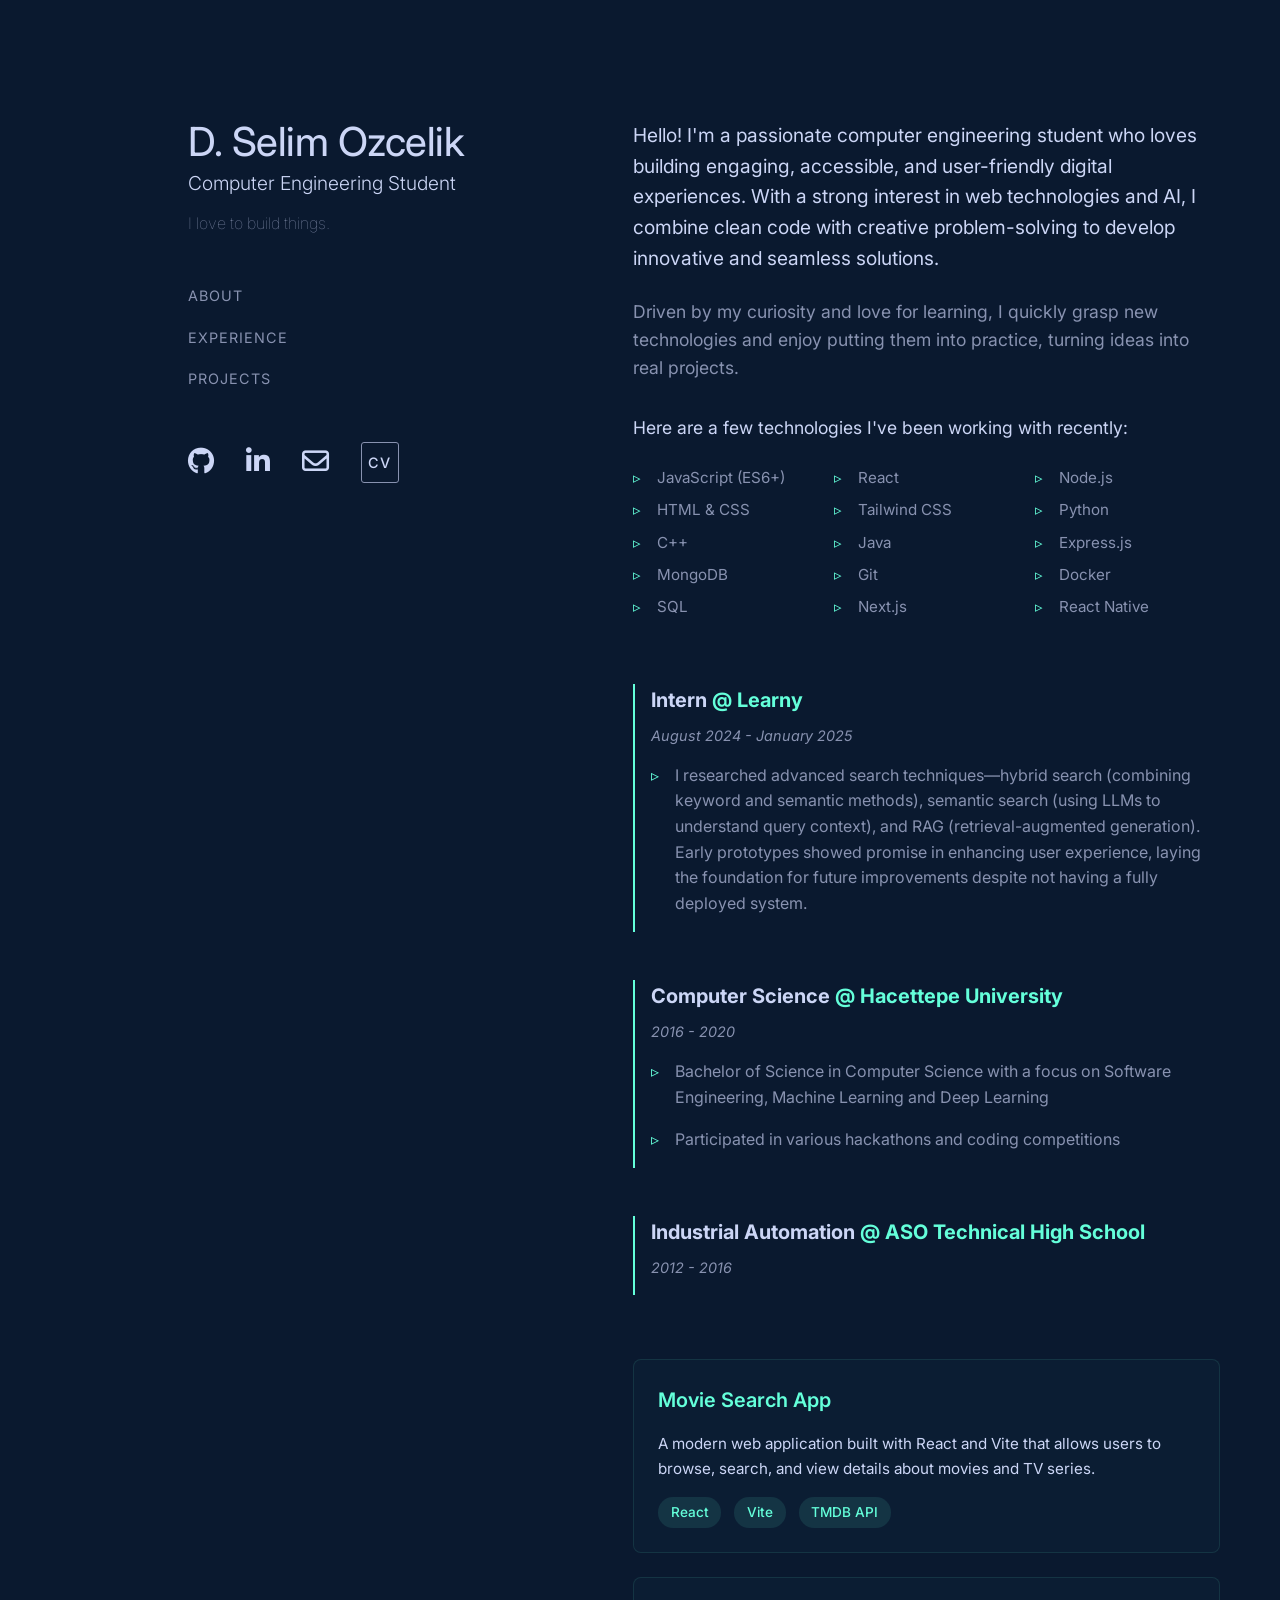
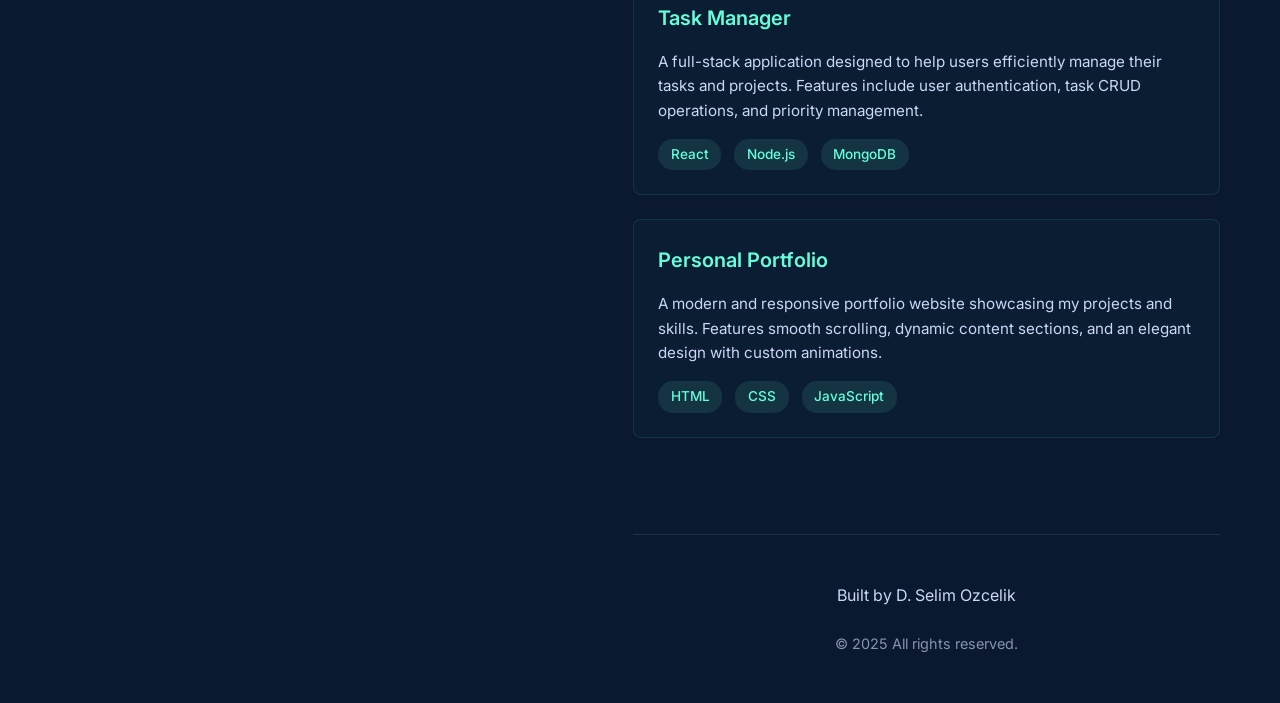
==== index.html @ cbac6230 "Initial portfolio website commit with responsive design and project cards" ====
<!DOCTYPE html>
<html lang="en">
<head>
    <meta charset="UTF-8">
    <meta name="viewport" content="width=device-width, initial-scale=1.0">
    <title>My Portfolio</title>
    <link rel="stylesheet" href="css/style.css">
    <link href="https://fonts.googleapis.com/css2?family=Inter:wght@300;400;500;600;700&display=swap" rel="stylesheet">
    <link rel="stylesheet" href="https://cdnjs.cloudflare.com/ajax/libs/font-awesome/6.0.0/css/all.min.css">
</head>
<body>
    <aside class="sidebar">
        <div class="sidebar-content">
            <h1>D. Selim Ozcelik</h1>
            <h2>Computer Engineering Student</h2>
            <p>I love to build things.</p>
            <nav class="sidebar-nav">
                <ul class="nav-links">
                    <li><a href="#about">About</a></li>
                    <li><a href="#experience">Experience</a></li>
                    <li><a href="#projects">Projects</a></li>
                </ul>
                <div class="social-links">
                    <a href="https://github.com/dselimozcelik" target="_blank" title="GitHub">
                        <i class="fab fa-github"></i>
                    </a>
                    <a href="https://www.linkedin.com/in/dselimozcelik/" target="_blank" title="LinkedIn">
                        <i class="fab fa-linkedin-in"></i>
                    </a>
                    <a href="mailto:dselimozcelik@gmail.com" title="Email">
                        <i class="far fa-envelope"></i>
                    </a>
                    <a href="/cv.pdf" class="cv-link" title="Download CV">CV</a>
                </div>
            </nav>
        </div>
    </aside>

    <div class="main-content">
        <main>
            <section id="about" class="section about-section">
                <div class="about-content">
                    <p class="intro-text">
                        Hello! I'm a passionate computer engineering student who loves building engaging, accessible, and user-friendly digital experiences. With a strong interest in web technologies and AI, I combine clean code with creative problem-solving to develop innovative and seamless solutions.
                    </p>
                    <p class="description">
                        Driven by my curiosity and love for learning, I quickly grasp new technologies and enjoy putting them into practice, turning ideas into real projects.
                    </p>
                    <p class="tech-stack">
                        Here are a few technologies I've been working with recently:
                    </p>
                    <ul class="skills-list">
                        <li>JavaScript (ES6+)</li>
                        <li>React</li>
                        <li>Node.js</li>
                        <li>HTML & CSS</li>
                        <li>Tailwind CSS</li>
                        <li>Python</li>
                        <li>C++</li>
                        <li>Java</li>
                        <li>Express.js</li>
                        <li>MongoDB</li>
                        <li>Git</li>
                        <li>Docker</li>
                        <li>SQL</li>
                        <li>Next.js</li>
                        <li>React Native</li>
                    </ul>
                </div>
            </section>

            <section id="experience" class="section experience-section">
                <div class="experience-content">
                    <div class="job">
                        <h3 class="job-title">Intern <span class="company">@ Learny</span></h3>
                        <p class="job-duration">August 2024 - January 2025</p>
                        <ul class="job-description">
                            <li>I researched advanced search techniques—hybrid search (combining keyword and semantic methods), semantic search (using LLMs to understand query context), and RAG (retrieval-augmented generation). Early prototypes showed promise in enhancing user experience, laying the foundation for future improvements despite not having a fully deployed system.</li>
                        </ul>
                    </div>

            
                    <div class="job">
                        <h3 class="job-title">Computer Science <span class="company">@ Hacettepe University</span></h3>
                        <p class="job-duration">2016 - 2020</p>
                        <ul class="job-description">
                            <li>Bachelor of Science in Computer Science with a focus on Software Engineering, Machine Learning and Deep Learning</li>
                            <li>Participated in various hackathons and coding competitions</li>
                        </ul>
                    </div>

                    <div class="job">
                        <h3 class="job-title">Industrial Automation <span class="company">@ ASO Technical High School</span></h3>
                        <p class="job-duration">2012 - 2016</p>
                        <ul class="job-description">
                            
                        </ul>
                    </div>
                </div>
            </section>

            <section id="projects" class="section projects-section">
                <div class="projects">
                    <a href="https://github.com/dselimozcelik/movie-search-app" target="_blank" class="project-card">
                        <h3>Movie Search App</h3>
                        <p>A modern web application built with React and Vite that allows users to browse, search, and view details about movies and TV series.</p>
                        <div class="project-tech-stack">
                            <span>React</span>
                            <span>Vite</span>
                            <span>TMDB API</span>
                        </div>
                    </a>
                    
                    <a href="https://github.com/dselimozcelik/task-manager" target="_blank" class="project-card">
                        <h3>Task Manager</h3>
                        <p>A full-stack application designed to help users efficiently manage their tasks and projects. Features include user authentication, task CRUD operations, and priority management.</p>
                        <div class="project-tech-stack">
                            <span>React</span>
                            <span>Node.js</span>
                            <span>MongoDB</span>
                        </div>
                    </a>

                    <a href="https://github.com/dselimozcelik/portfolio" target="_blank" class="project-card">
                        <h3>Personal Portfolio</h3>
                        <p>A modern and responsive portfolio website showcasing my projects and skills. Features smooth scrolling, dynamic content sections, and an elegant design with custom animations.</p>
                        <div class="project-tech-stack">
                            <span>HTML</span>
                            <span>CSS</span>
                            <span>JavaScript</span>
                        </div>
                    </a>
                </div>
            </section>
        </main>
        <footer class="footer">
            <div class="footer-content">
                <p class="footer-text">Built by D. Selim Ozcelik</p>
                <p class="copyright">© 2025 All rights reserved.</p>
            </div>
        </footer>
    </div>
    <div id="mouse-glow"></div>

    <script>
        document.addEventListener('mousemove', (e) => {
            const mouseGlow = document.getElementById('mouse-glow');
            const x = e.clientX;
            const y = e.clientY;
            
            // Update radial gradient position
            mouseGlow.style.background = `radial-gradient(
                600px at ${x}px ${y}px,
                rgba(100, 255, 218, 0.05),
                transparent 80%
            )`;
        });
    </script>
</body>
</html>
---- css/style.css ----
* {
    margin: 0;
    padding: 0;
    box-sizing: border-box;
}

html {
    scroll-behavior: smooth;  /* Smooth scrolling for the entire page */
}

:root {
    --bg-color: #0a192f;        
    --text-primary: #ccd6f6;    /* Light gray heading color */
    --text-secondary: #8892b0;  /* Muted gray text color */
    --accent-color: #64ffda;    
    --font-sans: 'Inter', sans-serif;
    --sidebar-width: 30%;      
    --content-padding: 80px;   
    --top-spacing: 120px;
}

body {
    background-color: var(--bg-color);
    color: var(--text-primary);
    font-family: var(--font-sans);
    line-height: 1.6;
    margin: 0;
    padding: 0;
    display: flex;
    min-height: 100vh;
}

.sidebar {
    width: var(--sidebar-width);
    height: 100vh;
    position: fixed;
    left: 15%;
    top: 0;
    background-color: var(--bg-color);
    padding-top: var(--top-spacing);
    padding-left: var(--content-padding);
    padding-right: var(--content-padding);
    padding-bottom: var(--top-spacing);
    display: flex;
    flex-direction: column;
    justify-content: space-between;
    align-items: flex-start;  /* Sol hizalama */
}

.sidebar-content {
    max-width: 400px;  /* Limit content width */
    width: 100%;
}

.sidebar h1 {
    font-size: 2.5rem;  /* Reduced heading size */
    font-weight: 450;
    margin-bottom: 0.5rem;
    color: var(--text-primary);
    line-height: 1.1;
    letter-spacing: -0.5px; /* Adjusted letter spacing */
}

.sidebar h2 {
    font-size: 1.2rem;  /* Reduced subheading size */
    color: var(--text-primary);
    margin-bottom: 1rem;
    font-weight: 300;
    line-height: 1.2;
}

.sidebar p {
    color: var(--text-secondary);
    margin-bottom: 2rem;
    font-size: 1rem;  /* Reduced paragraph text size */
    max-width: 540px;
    line-height: 1.5;
    font-weight: 100;
}

.sidebar-nav {
    margin-top: 3rem;
    width: 100%;
    display: flex;
    flex-direction: column;
    gap: 2rem;
}

.nav-links {
    list-style: none;
    padding: 0;
}

.nav-links li {
    margin-bottom: 1rem;
}

.nav-links a {
    text-decoration: none;
    color: var(--text-secondary);
    transition: color 0.3s ease;
    text-transform: uppercase;
    letter-spacing: 1px;
    font-size: 0.9rem;
}

.nav-links a:hover {
    color: var(--accent-color);
}

/* Social media icon styles */
.social-links {
    display: flex;
    gap: 2rem; /* Space between icons */
    align-self: flex-start; /* Sol hizalama */
}

.social-links a {
    color: var(--text-primary);
    font-size: 1.7rem; /* Reduced size */
    transition: color 0.3s ease;
}

.social-links a:hover {
    color: var(--accent-color);
}

.cv-link {
    font-weight: 500;
    font-size: 0.9rem !important;
    padding: 0.2rem 0.4rem;
    border: 1px solid var(--text-secondary);
    border-radius: 3px;
    letter-spacing: 1px;
    transition: all 0.3s ease !important;
    display: inline-flex;
    align-items: center;
    margin-top: 2px;
    text-decoration: none;
}

.cv-link:hover {
    border-color: var(--accent-color);
    background-color: rgba(100, 255, 218, 0.1);
    transform: translateY(-2px);
}

.main-content {
    flex: 1;
    margin-left: calc(var(--sidebar-width) + 12%);
    padding-top: var(--top-spacing);
    padding-left: 3.55rem;
    padding-right: var(--content-padding);
    background-color: var(--bg-color);
    color: var(--text-secondary);
    max-width: 1000px;  /* Reduced maximum content width */
}

.section {
    margin-bottom: 4rem;
    max-width: 800px;
    scroll-margin-top: var(--top-spacing);
}

/* About section styles */
.section-title {
    font-size: 2rem;
    color: var(--text-primary);
    margin-bottom: 2rem;
    font-weight: 600;
}

.about-section {
    padding-top: 0; /* Remove padding-top for first section */
}

.about-content {
    max-width: 800px;
}

.intro-text {
    font-size: 1.2rem;
    margin-bottom: 1.5rem;
    color: var(--text-primary);
    line-height: 1.6;
}

.description {
    color: var(--text-secondary);
    margin-bottom: 2rem;
    font-size: 1.1rem;
    line-height: 1.6;
}

.tech-stack {
    color: var(--text-primary);
    margin-bottom: 1rem;
    font-size: 1.1rem;
}

.skills-list {
    display: grid;
    grid-template-columns: repeat(3, minmax(140px, 200px));
    gap: 0.5rem 1rem;
    padding: 0;
    margin: 1.5rem 0;
    list-style: none;
}

.skills-list li {
    position: relative;
    padding-left: 1.5rem;
    color: var(--text-secondary);
    font-size: 0.95rem;
}

.skills-list li::before {
    content: "▹";
    position: absolute;
    left: 0;
    color: var(--accent-color);
}

/* Experience section styles */
.experience-section {
    padding-top: 80; /* Add padding for other sections */
}

.experience-content {
    display: flex;
    flex-direction: column;
    gap: 3rem;
}

.job {
    position: relative;
    padding-left: 1rem;
    border-left: 2px solid var(--accent-color);
}

.job-title {
    font-size: 1.25rem;
    color: var(--text-primary);
    margin-bottom: 0.5rem;
}

.company {
    color: var(--accent-color);
}

.job-duration {
    font-size: 0.9rem;
    color: var(--text-secondary);
    margin-bottom: 1rem;
    font-style: italic;
}

.job-description {
    list-style: none;
    padding: 0;
}

.job-description li {
    position: relative;
    padding-left: 1.5rem;
    margin-bottom: 1rem;
    color: var(--text-secondary);
}

.job-description li::before {
    content: "▹";
    position: absolute;
    left: 0;
    color: var(--accent-color);
}

/* Projects section styles */
.projects-section {
    padding-top: 80; /* Add padding for other sections */
}

.projects-grid {
    display: grid;
    grid-template-columns: repeat(auto-fit, minmax(300px, 1fr));
    gap: 2rem;
}

.project {
    background: rgba(255, 255, 255, 0.05);
    padding: 2rem;
    border-radius: 8px;
    transition: transform 0.3s ease;
}

.project:hover {
    transform: translateY(-5px);
}

.project-title {
    font-size: 1.3rem;
    margin-bottom: 1rem;
}

.project-title a {
    color: var(--text-primary);
    text-decoration: none;
    transition: color 0.3s ease;
}

.project-title a:hover {
    color: var(--accent-color);
}

.project-description {
    color: var(--text-secondary);
    margin-bottom: 1.5rem;
    font-size: 0.95rem;
    line-height: 1.6;
}

.project-tech-list {
    display: flex;
    flex-wrap: wrap;
    gap: 1rem;
    list-style: none;
    padding: 0;
}

.project-tech-list li {
    color: var(--accent-color);
    font-size: 0.9rem;
    font-family: var(--font-mono, monospace);
}

/* Responsive düzenlemeler */
@media (max-width: 1400px) {
    :root {
        --sidebar-width: 35%;
        --content-padding: 60px;
    }
    .sidebar {
        left: 10%;
    }
    .main-content {
        margin-left: calc(var(--sidebar-width) + 10%);
    }
}

@media (max-width: 1200px) {
    :root {
        --sidebar-width: 40%;
        --content-padding: 40px;
    }
    .sidebar {
        left: 5%;
    }
    .main-content {
        margin-left: calc(var(--sidebar-width) + 5%);
    }
}

@media (max-width: 768px) {
    :root {
        --sidebar-width: 100%;
        --content-padding: 30px;
        --top-spacing: 40px;
    }

    .sidebar {
        width: 100%;
        position: relative;
        height: auto;
        left: 0;
        padding: var(--top-spacing) var(--content-padding);
    }
    
    .main-content {
        margin-left: 0;
        padding: var(--top-spacing) var(--content-padding);
    }

    .social-links {
        margin-top: 2rem;
    }

    .skills-list {
        grid-template-columns: 1fr;
    }

    .section-title {
        font-size: 1.75rem;
    }

    .intro-text {
        font-size: 1.1rem;
    }

    .projects-grid {
        grid-template-columns: 1fr;
    }

    .job {
        padding-left: 0.75rem;
    }

    .job-title {
        font-size: 1.1rem;
    }

    .project-title {
        font-size: 1.2rem;
    }
}

#mouse-glow {
    position: fixed;
    top: 0;
    left: 0;
    width: 100%;
    height: 100%;
    pointer-events: none;
    z-index: 9999;
    mix-blend-mode: soft-light;
}

/* Footer styles */
.footer {
    margin-top: 6rem;
    padding: 3rem 0;
    border-top: 1px solid rgba(255, 255, 255, 0.1);
}

.footer-content {
    display: flex;
    flex-direction: column;
    align-items: center;
    gap: 1.5rem;
}

.footer-social {
    display: flex;
    gap: 2rem;
}

.footer-social a {
    color: var(--text-secondary);
    font-size: 1.4rem;
    transition: all 0.3s ease;
}

.footer-social a:hover {
    color: var(--accent-color);
    transform: translateY(-3px);
}

.footer-text {
    color: var(--text-primary);
    font-size: 1rem;
}

.copyright {
    color: var(--text-secondary);
    font-size: 0.9rem;
}

/* Responsive adjustments */
@media (max-width: 768px) {
    .footer {
        margin-top: 4rem;
        padding: 2rem 0;
    }

    .footer-social {
        gap: 1.5rem;
    }

    .footer-social a {
        font-size: 1.2rem;
    }
}

.project-card {
    display: block;
    text-decoration: none;
    background-color: rgba(100, 255, 218, 0.02);
    border: 1px solid rgba(100, 255, 218, 0.1);
    border-radius: 8px;
    padding: 1.5rem;
    margin-bottom: 1.5rem;
    transition: all 0.3s ease;
}

.project-card h3 {
    color: var(--accent-color);
    font-size: 1.25rem;
    font-weight: 600;
    margin-bottom: 1rem;
}

.project-card p {
    color: var(--text-primary);
    font-size: 0.95rem;
    line-height: 1.6;
    margin-bottom: 1rem;
}

.project-tech-stack {
    display: flex;
    gap: 0.8rem;
    flex-wrap: wrap;
    margin-top: 1rem;
}

.project-tech-stack span {
    color: var(--accent-color);
    font-size: 0.85rem;
    font-weight: 500;
    background-color: rgba(100, 255, 218, 0.1);
    padding: 0.3rem 0.8rem;
    border-radius: 15px;
}

.project-card:hover {
    transform: translateY(-5px);
    background-color: rgba(100, 255, 218, 0.05);
    border-color: var(--accent-color);
}
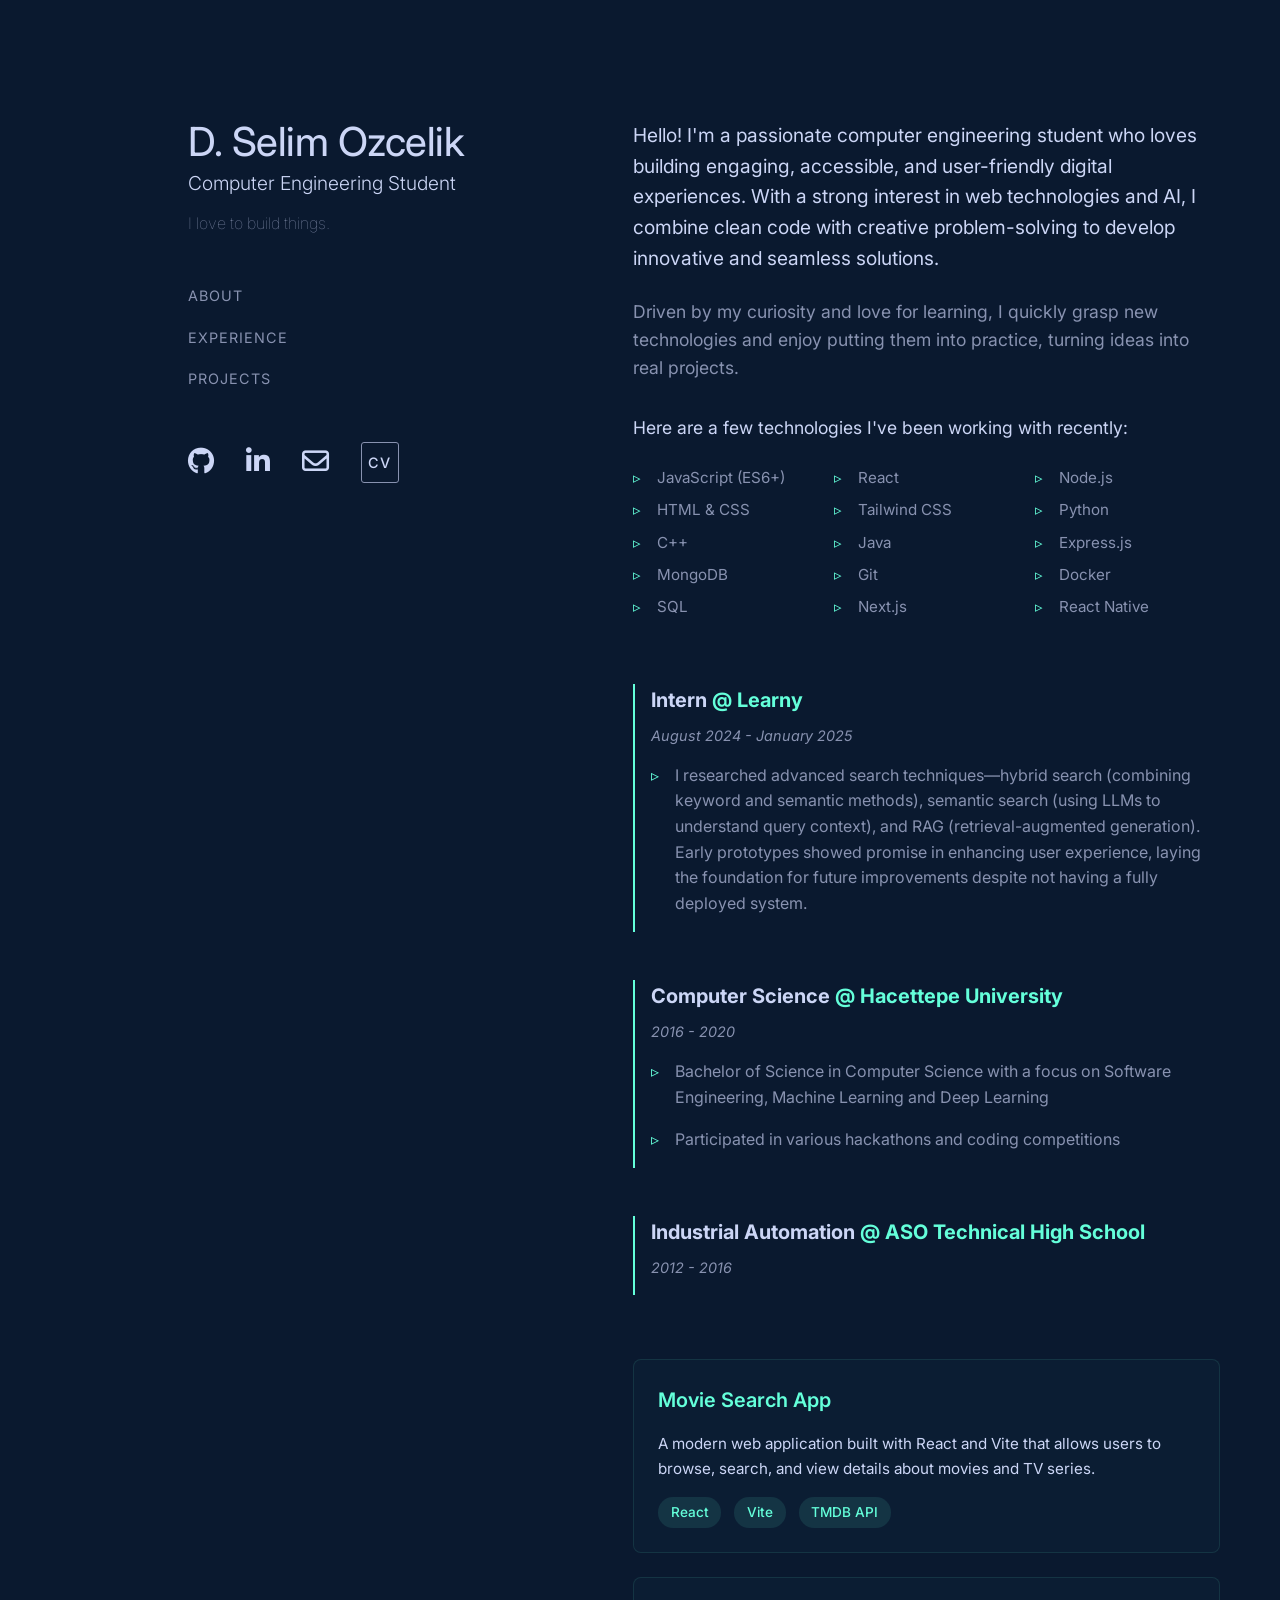
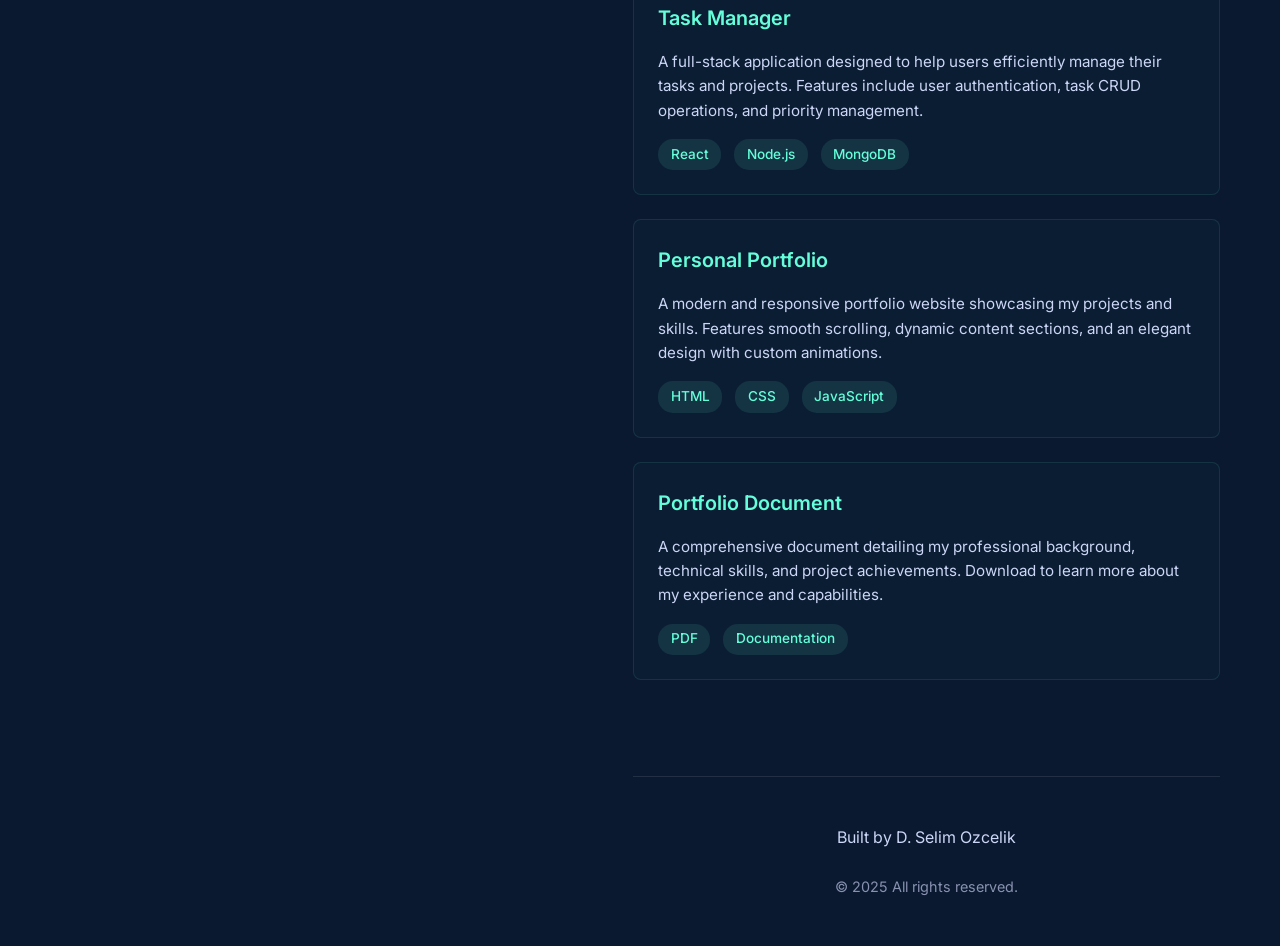
==== commit 7d86be77: "Update CV links for GitHub Pages" ====
--- a/index.html
+++ b/index.html
@@ -30,7 +30,7 @@
                     <a href="mailto:dselimozcelik@gmail.com" title="Email">
                         <i class="far fa-envelope"></i>
                     </a>
-                    <a href="/cv.pdf" class="cv-link" title="Download CV">CV</a>
+                    <a href="https://dselimozcelik.github.io/portfolio/assets/cv.pdf" class="cv-link" title="Download CV">CV</a>
                 </div>
             </nav>
         </div>
@@ -130,6 +130,14 @@
                             <span>JavaScript</span>
                         </div>
                     </a>
+                    <a href="https://dselimozcelik.github.io/portfolio/assets/cv.pdf" target="_blank" class="project-card">
+                        <h3>Portfolio Document</h3>
+                        <p>A comprehensive document detailing my professional background, technical skills, and project achievements. Download to learn more about my experience and capabilities.</p>
+                        <div class="project-tech-stack">
+                            <span>PDF</span>
+                            <span>Documentation</span>
+                        </div>
+                    </a>
                 </div>
             </section>
         </main>
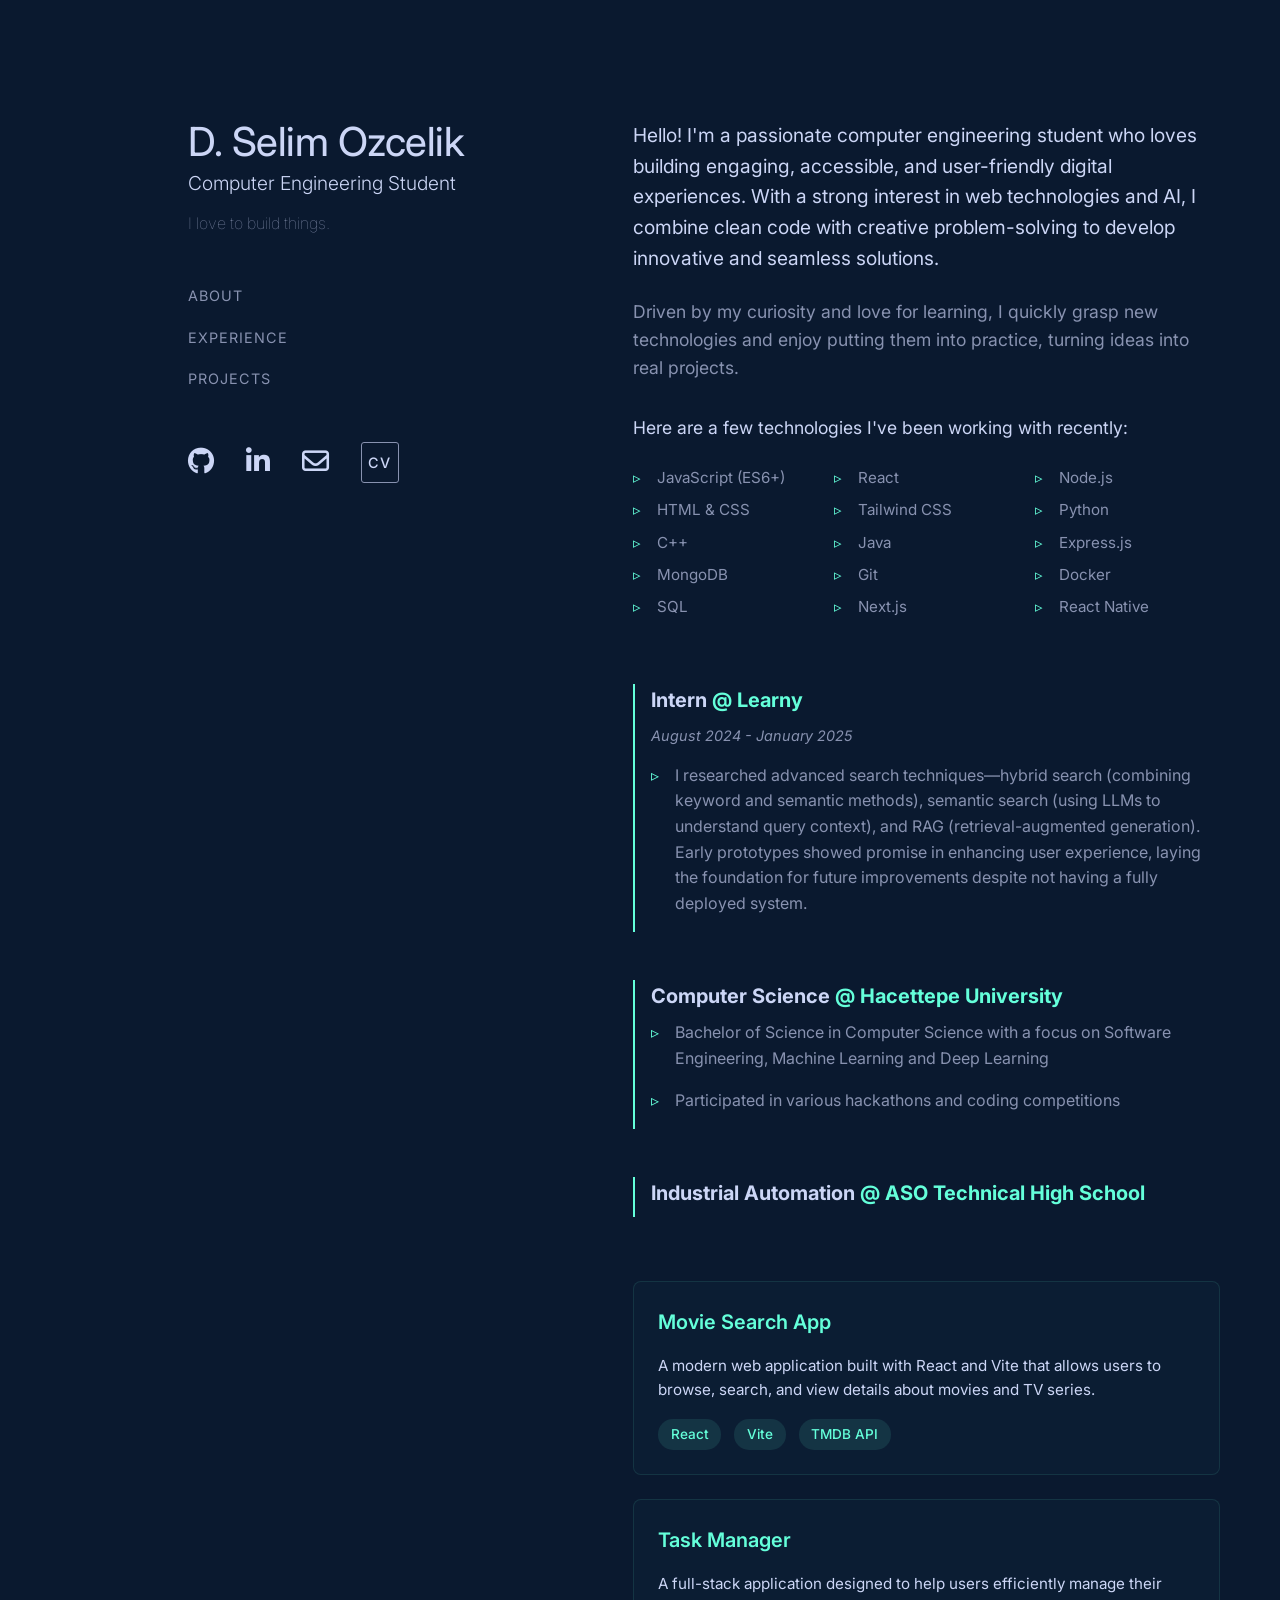
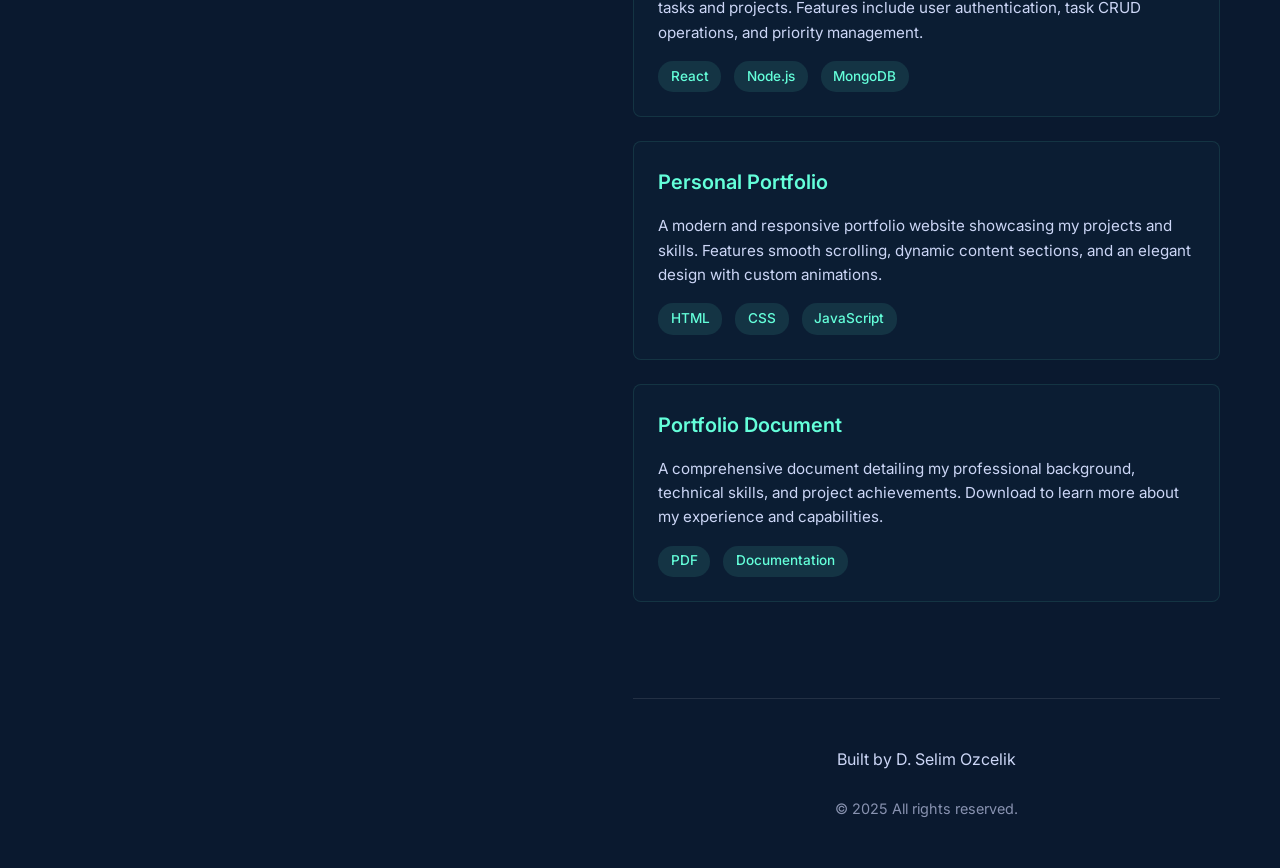
==== commit 59d2e532: "Update index.html" ====
--- a/index.html
+++ b/index.html
@@ -82,7 +82,6 @@
             
                     <div class="job">
                         <h3 class="job-title">Computer Science <span class="company">@ Hacettepe University</span></h3>
-                        <p class="job-duration">2016 - 2020</p>
                         <ul class="job-description">
                             <li>Bachelor of Science in Computer Science with a focus on Software Engineering, Machine Learning and Deep Learning</li>
                             <li>Participated in various hackathons and coding competitions</li>
@@ -91,7 +90,6 @@
 
                     <div class="job">
                         <h3 class="job-title">Industrial Automation <span class="company">@ ASO Technical High School</span></h3>
-                        <p class="job-duration">2012 - 2016</p>
                         <ul class="job-description">
                             
                         </ul>
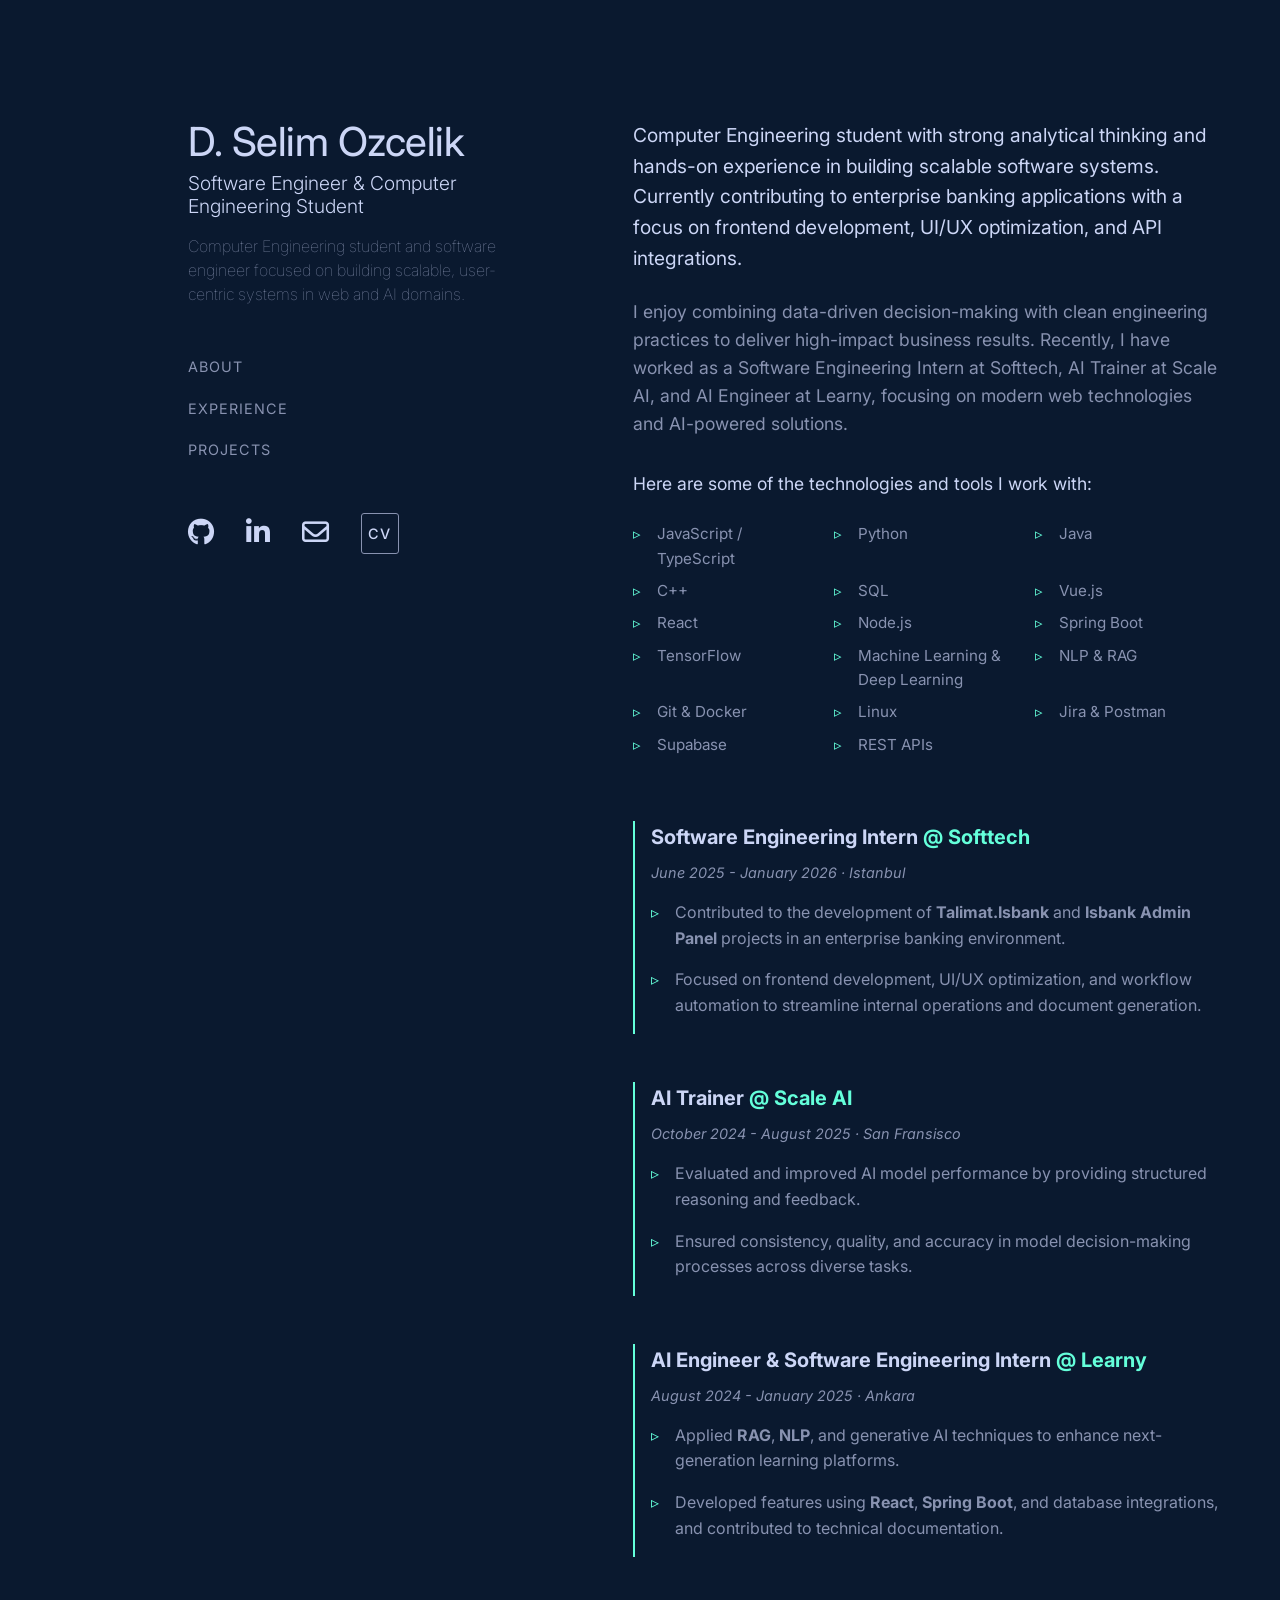
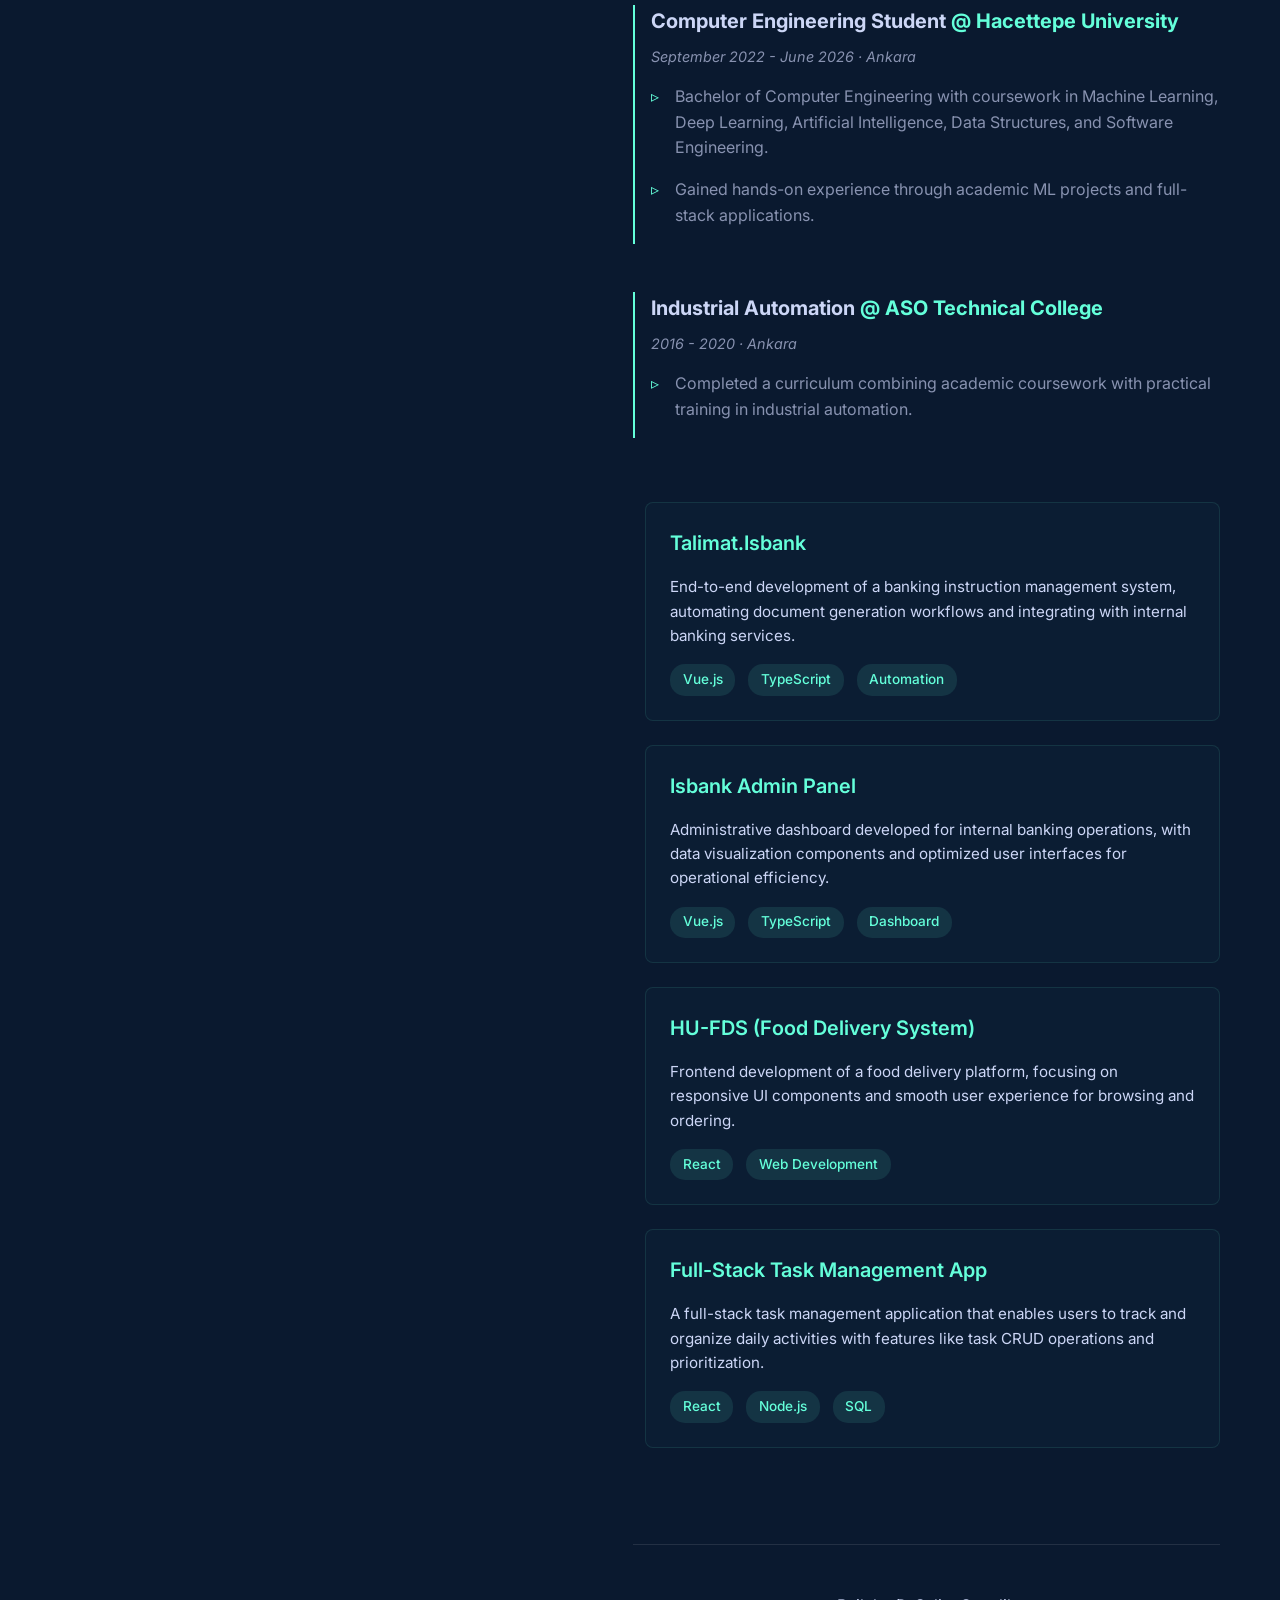
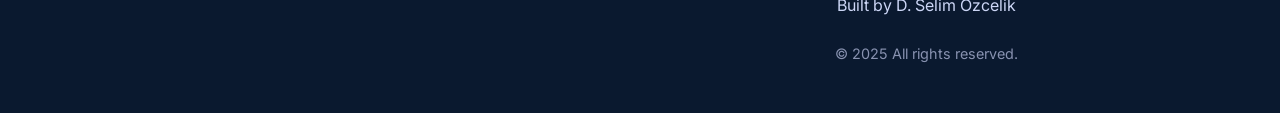
==== commit 4ad7777c: "Update portfolio content and CV" ====
--- a/index.html
+++ b/index.html
@@ -1,19 +1,24 @@
 <!DOCTYPE html>
 <html lang="en">
+
 <head>
     <meta charset="UTF-8">
     <meta name="viewport" content="width=device-width, initial-scale=1.0">
-    <title>My Portfolio</title>
+    <title>D.Selim Özçelik Portfolio</title>
+    <link rel="icon"
+        href="data:image/svg+xml,<svg xmlns=%22http://www.w3.org/2000/svg%22 viewBox=%220 0 100 100%22><text y=%22.9em%22 font-size=%2290%22>👨‍💻</text></svg>">
     <link rel="stylesheet" href="css/style.css">
     <link href="https://fonts.googleapis.com/css2?family=Inter:wght@300;400;500;600;700&display=swap" rel="stylesheet">
     <link rel="stylesheet" href="https://cdnjs.cloudflare.com/ajax/libs/font-awesome/6.0.0/css/all.min.css">
 </head>
+
 <body>
     <aside class="sidebar">
         <div class="sidebar-content">
             <h1>D. Selim Ozcelik</h1>
-            <h2>Computer Engineering Student</h2>
-            <p>I love to build things.</p>
+            <h2>Software Engineer & Computer Engineering Student</h2>
+            <p>Computer Engineering student and software engineer focused on building scalable, user-centric systems in
+                web and AI domains.</p>
             <nav class="sidebar-nav">
                 <ul class="nav-links">
                     <li><a href="#about">About</a></li>
@@ -30,7 +35,8 @@
                     <a href="mailto:dselimozcelik@gmail.com" title="Email">
                         <i class="far fa-envelope"></i>
                     </a>
-                    <a href="https://dselimozcelik.github.io/portfolio/assets/cv.pdf" class="cv-link" title="Download CV">CV</a>
+                    <a href="https://dselimozcelik.github.io/portfolio/assets/Durmus_Selim_Ozcelik_CV.pdf"
+                        class="cv-link" title="Download CV">CV</a>
                 </div>
             </nav>
         </div>
@@ -41,30 +47,37 @@
             <section id="about" class="section about-section">
                 <div class="about-content">
                     <p class="intro-text">
-                        Hello! I'm a passionate computer engineering student who loves building engaging, accessible, and user-friendly digital experiences. With a strong interest in web technologies and AI, I combine clean code with creative problem-solving to develop innovative and seamless solutions.
+                        Computer Engineering student with strong analytical thinking and hands-on experience in building
+                        scalable software systems. Currently contributing to enterprise banking applications with a
+                        focus on frontend development, UI/UX optimization, and API integrations.
                     </p>
                     <p class="description">
-                        Driven by my curiosity and love for learning, I quickly grasp new technologies and enjoy putting them into practice, turning ideas into real projects.
+                        I enjoy combining data-driven decision-making with clean engineering practices to deliver
+                        high-impact business results. Recently, I have worked as a Software Engineering Intern at
+                        Softtech, AI Trainer at Scale AI, and AI Engineer at Learny, focusing on modern web technologies
+                        and AI-powered solutions.
                     </p>
                     <p class="tech-stack">
-                        Here are a few technologies I've been working with recently:
+                        Here are some of the technologies and tools I work with:
                     </p>
                     <ul class="skills-list">
-                        <li>JavaScript (ES6+)</li>
+                        <li>JavaScript / TypeScript</li>
+                        <li>Python</li>
+                        <li>Java</li>
+                        <li>C++</li>
+                        <li>SQL</li>
+                        <li>Vue.js</li>
                         <li>React</li>
                         <li>Node.js</li>
-                        <li>HTML & CSS</li>
-                        <li>Tailwind CSS</li>
-                        <li>Python</li>
-                        <li>C++</li>
-                        <li>Java</li>
-                        <li>Express.js</li>
-                        <li>MongoDB</li>
-                        <li>Git</li>
-                        <li>Docker</li>
-                        <li>SQL</li>
-                        <li>Next.js</li>
-                        <li>React Native</li>
+                        <li>Spring Boot</li>
+                        <li>TensorFlow</li>
+                        <li>Machine Learning & Deep Learning</li>
+                        <li>NLP & RAG</li>
+                        <li>Git & Docker</li>
+                        <li>Linux</li>
+                        <li>Jira & Postman</li>
+                        <li>Supabase</li>
+                        <li>REST APIs</li>
                     </ul>
                 </div>
             </section>
@@ -72,26 +85,59 @@
             <section id="experience" class="section experience-section">
                 <div class="experience-content">
                     <div class="job">
-                        <h3 class="job-title">Intern <span class="company">@ Learny</span></h3>
-                        <p class="job-duration">August 2024 - January 2025</p>
-                        <ul class="job-description">
-                            <li>I researched advanced search techniques—hybrid search (combining keyword and semantic methods), semantic search (using LLMs to understand query context), and RAG (retrieval-augmented generation). Early prototypes showed promise in enhancing user experience, laying the foundation for future improvements despite not having a fully deployed system.</li>
-                        </ul>
-                    </div>
-
-            
-                    <div class="job">
-                        <h3 class="job-title">Computer Science <span class="company">@ Hacettepe University</span></h3>
-                        <ul class="job-description">
-                            <li>Bachelor of Science in Computer Science with a focus on Software Engineering, Machine Learning and Deep Learning</li>
-                            <li>Participated in various hackathons and coding competitions</li>
-                        </ul>
-                    </div>
-
-                    <div class="job">
-                        <h3 class="job-title">Industrial Automation <span class="company">@ ASO Technical High School</span></h3>
-                        <ul class="job-description">
-                            
+                        <h3 class="job-title">Software Engineering Intern <span class="company">@ Softtech</span></h3>
+                        <p class="job-duration">June 2025 - January 2026 · Istanbul</p>
+                        <ul class="job-description">
+                            <li>Contributed to the development of <strong>Talimat.Isbank</strong> and <strong>Isbank
+                                    Admin Panel</strong> projects in an enterprise banking environment.</li>
+                            <li>Focused on frontend development, UI/UX optimization, and workflow automation to
+                                streamline internal operations and document generation.</li>
+                        </ul>
+                    </div>
+
+
+                    <div class="job">
+                        <h3 class="job-title">AI Trainer <span class="company">@ Scale AI</span></h3>
+                        <p class="job-duration">October 2024 - August 2025 · San Fransisco</p>
+                        <ul class="job-description">
+                            <li>Evaluated and improved AI model performance by providing structured reasoning and
+                                feedback.</li>
+                            <li>Ensured consistency, quality, and accuracy in model decision-making processes across
+                                diverse tasks.</li>
+                        </ul>
+                    </div>
+
+                    <div class="job">
+                        <h3 class="job-title">AI Engineer & Software Engineering Intern <span class="company">@
+                                Learny</span></h3>
+                        <p class="job-duration">August 2024 - January 2025 · Ankara</p>
+                        <ul class="job-description">
+                            <li>Applied <strong>RAG</strong>, <strong>NLP</strong>, and generative AI techniques to
+                                enhance next-generation learning platforms.</li>
+                            <li>Developed features using <strong>React</strong>, <strong>Spring Boot</strong>, and
+                                database integrations, and contributed to technical documentation.</li>
+                        </ul>
+                    </div>
+
+                    <div class="job">
+                        <h3 class="job-title">Computer Engineering Student <span class="company">@ Hacettepe
+                                University</span></h3>
+                        <p class="job-duration">September 2022 - June 2026 · Ankara</p>
+                        <ul class="job-description">
+                            <li>Bachelor of Computer Engineering with coursework in Machine Learning, Deep Learning,
+                                Artificial Intelligence, Data Structures, and Software Engineering.</li>
+                            <li>Gained hands-on experience through academic ML projects and full-stack applications.
+                            </li>
+                        </ul>
+                    </div>
+
+                    <div class="job">
+                        <h3 class="job-title">Industrial Automation <span class="company">@ ASO Technical College</span>
+                        </h3>
+                        <p class="job-duration">2016 - 2020 · Ankara</p>
+                        <ul class="job-description">
+                            <li>Completed a curriculum combining academic coursework with practical training in
+                                industrial automation.</li>
                         </ul>
                     </div>
                 </div>
@@ -99,41 +145,46 @@
 
             <section id="projects" class="section projects-section">
                 <div class="projects">
-                    <a href="https://github.com/dselimozcelik/movie-search-app" target="_blank" class="project-card">
-                        <h3>Movie Search App</h3>
-                        <p>A modern web application built with React and Vite that allows users to browse, search, and view details about movies and TV series.</p>
+                    <a href="#" class="project-card">
+                        <h3>Talimat.Isbank</h3>
+                        <p>End-to-end development of a banking instruction management system, automating document
+                            generation workflows and integrating with internal banking services.</p>
+                        <div class="project-tech-stack">
+                            <span>Vue.js</span>
+                            <span>TypeScript</span>
+                            <span>Automation</span>
+                        </div>
+                    </a>
+
+                    <a href="#" class="project-card">
+                        <h3>Isbank Admin Panel</h3>
+                        <p>Administrative dashboard developed for internal banking operations, with data visualization
+                            components and optimized user interfaces for operational efficiency.</p>
+                        <div class="project-tech-stack">
+                            <span>Vue.js</span>
+                            <span>TypeScript</span>
+                            <span>Dashboard</span>
+                        </div>
+                    </a>
+
+                    <a href="#" class="project-card">
+                        <h3>HU-FDS (Food Delivery System)</h3>
+                        <p>Frontend development of a food delivery platform, focusing on responsive UI components and
+                            smooth user experience for browsing and ordering.</p>
                         <div class="project-tech-stack">
                             <span>React</span>
-                            <span>Vite</span>
-                            <span>TMDB API</span>
-                        </div>
-                    </a>
-                    
+                            <span>Web Development</span>
+                        </div>
+                    </a>
+
                     <a href="https://github.com/dselimozcelik/task-manager" target="_blank" class="project-card">
-                        <h3>Task Manager</h3>
-                        <p>A full-stack application designed to help users efficiently manage their tasks and projects. Features include user authentication, task CRUD operations, and priority management.</p>
+                        <h3>Full-Stack Task Management App</h3>
+                        <p>A full-stack task management application that enables users to track and organize daily
+                            activities with features like task CRUD operations and prioritization.</p>
                         <div class="project-tech-stack">
                             <span>React</span>
                             <span>Node.js</span>
-                            <span>MongoDB</span>
-                        </div>
-                    </a>
-
-                    <a href="https://github.com/dselimozcelik/portfolio" target="_blank" class="project-card">
-                        <h3>Personal Portfolio</h3>
-                        <p>A modern and responsive portfolio website showcasing my projects and skills. Features smooth scrolling, dynamic content sections, and an elegant design with custom animations.</p>
-                        <div class="project-tech-stack">
-                            <span>HTML</span>
-                            <span>CSS</span>
-                            <span>JavaScript</span>
-                        </div>
-                    </a>
-                    <a href="https://dselimozcelik.github.io/portfolio/assets/cv.pdf" target="_blank" class="project-card">
-                        <h3>Portfolio Document</h3>
-                        <p>A comprehensive document detailing my professional background, technical skills, and project achievements. Download to learn more about my experience and capabilities.</p>
-                        <div class="project-tech-stack">
-                            <span>PDF</span>
-                            <span>Documentation</span>
+                            <span>SQL</span>
                         </div>
                     </a>
                 </div>
@@ -153,7 +204,7 @@
             const mouseGlow = document.getElementById('mouse-glow');
             const x = e.clientX;
             const y = e.clientY;
-            
+
             // Update radial gradient position
             mouseGlow.style.background = `radial-gradient(
                 600px at ${x}px ${y}px,
@@ -163,4 +214,5 @@
         });
     </script>
 </body>
-</html>
+
+</html>
--- a/css/style.css
+++ b/css/style.css
@@ -5,17 +5,20 @@
 }
 
 html {
-    scroll-behavior: smooth;  /* Smooth scrolling for the entire page */
+    scroll-behavior: smooth;
+    /* Smooth scrolling for the entire page */
 }
 
 :root {
-    --bg-color: #0a192f;        
-    --text-primary: #ccd6f6;    /* Light gray heading color */
-    --text-secondary: #8892b0;  /* Muted gray text color */
-    --accent-color: #64ffda;    
+    --bg-color: #0a192f;
+    --text-primary: #ccd6f6;
+    /* Light gray heading color */
+    --text-secondary: #8892b0;
+    /* Muted gray text color */
+    --accent-color: #64ffda;
     --font-sans: 'Inter', sans-serif;
-    --sidebar-width: 30%;      
-    --content-padding: 80px;   
+    --sidebar-width: 30%;
+    --content-padding: 80px;
     --top-spacing: 120px;
 }
 
@@ -44,25 +47,30 @@
     display: flex;
     flex-direction: column;
     justify-content: space-between;
-    align-items: flex-start;  /* Sol hizalama */
+    align-items: flex-start;
+    /* Sol hizalama */
 }
 
 .sidebar-content {
-    max-width: 400px;  /* Limit content width */
+    max-width: 400px;
+    /* Limit content width */
     width: 100%;
 }
 
 .sidebar h1 {
-    font-size: 2.5rem;  /* Reduced heading size */
+    font-size: 2.5rem;
+    /* Reduced heading size */
     font-weight: 450;
     margin-bottom: 0.5rem;
     color: var(--text-primary);
     line-height: 1.1;
-    letter-spacing: -0.5px; /* Adjusted letter spacing */
+    letter-spacing: -0.5px;
+    /* Adjusted letter spacing */
 }
 
 .sidebar h2 {
-    font-size: 1.2rem;  /* Reduced subheading size */
+    font-size: 1.2rem;
+    /* Reduced subheading size */
     color: var(--text-primary);
     margin-bottom: 1rem;
     font-weight: 300;
@@ -72,7 +80,8 @@
 .sidebar p {
     color: var(--text-secondary);
     margin-bottom: 2rem;
-    font-size: 1rem;  /* Reduced paragraph text size */
+    font-size: 1rem;
+    /* Reduced paragraph text size */
     max-width: 540px;
     line-height: 1.5;
     font-weight: 100;
@@ -111,13 +120,16 @@
 /* Social media icon styles */
 .social-links {
     display: flex;
-    gap: 2rem; /* Space between icons */
-    align-self: flex-start; /* Sol hizalama */
+    gap: 2rem;
+    /* Space between icons */
+    align-self: flex-start;
+    /* Sol hizalama */
 }
 
 .social-links a {
     color: var(--text-primary);
-    font-size: 1.7rem; /* Reduced size */
+    font-size: 1.7rem;
+    /* Reduced size */
     transition: color 0.3s ease;
 }
 
@@ -147,13 +159,14 @@
 
 .main-content {
     flex: 1;
-    margin-left: calc(var(--sidebar-width) + 12%);
+    margin-left: calc(var(--sidebar-width) + 15%);
     padding-top: var(--top-spacing);
     padding-left: 3.55rem;
     padding-right: var(--content-padding);
     background-color: var(--bg-color);
     color: var(--text-secondary);
-    max-width: 1000px;  /* Reduced maximum content width */
+    max-width: 1000px;
+    /* Reduced maximum content width */
 }
 
 .section {
@@ -171,7 +184,8 @@
 }
 
 .about-section {
-    padding-top: 0; /* Remove padding-top for first section */
+    padding-top: 0;
+    /* Remove padding-top for first section */
 }
 
 .about-content {
@@ -223,7 +237,8 @@
 
 /* Experience section styles */
 .experience-section {
-    padding-top: 80; /* Add padding for other sections */
+    padding-top: 80;
+    /* Add padding for other sections */
 }
 
 .experience-content {
@@ -276,7 +291,8 @@
 
 /* Projects section styles */
 .projects-section {
-    padding-top: 80; /* Add padding for other sections */
+    padding-top: 80;
+    /* Add padding for other sections */
 }
 
 .projects-grid {
@@ -338,9 +354,11 @@
         --sidebar-width: 35%;
         --content-padding: 60px;
     }
+
     .sidebar {
         left: 10%;
     }
+
     .main-content {
         margin-left: calc(var(--sidebar-width) + 10%);
     }
@@ -351,9 +369,11 @@
         --sidebar-width: 40%;
         --content-padding: 40px;
     }
+
     .sidebar {
         left: 5%;
     }
+
     .main-content {
         margin-left: calc(var(--sidebar-width) + 5%);
     }
@@ -363,7 +383,7 @@
     :root {
         --sidebar-width: 100%;
         --content-padding: 30px;
-        --top-spacing: 40px;
+        --top-spacing: 60px;
     }
 
     .sidebar {
@@ -371,24 +391,50 @@
         position: relative;
         height: auto;
         left: 0;
-        padding: var(--top-spacing) var(--content-padding);
-    }
-    
+        padding: var(--top-spacing) var(--content-padding) 0;
+        align-items: center;
+        /* Center align on mobile */
+        text-align: center;
+    }
+
+    .sidebar-content {
+        max-width: 100%;
+        display: flex;
+        flex-direction: column;
+        align-items: center;
+    }
+
+    .sidebar p {
+        margin-left: auto;
+        margin-right: auto;
+    }
+
+    .sidebar-nav {
+        align-items: center;
+        margin-top: 2rem;
+    }
+
+    .social-links {
+        align-self: center;
+        justify-content: center;
+    }
+
     .main-content {
         margin-left: 0;
-        padding: var(--top-spacing) var(--content-padding);
-    }
-
-    .social-links {
-        margin-top: 2rem;
+        padding: 2rem var(--content-padding);
+    }
+
+    .section {
+        margin-bottom: 3rem;
     }
 
     .skills-list {
-        grid-template-columns: 1fr;
+        grid-template-columns: repeat(auto-fill, minmax(140px, 1fr));
     }
 
     .section-title {
         font-size: 1.75rem;
+        text-align: center;
     }
 
     .intro-text {
@@ -400,7 +446,7 @@
     }
 
     .job {
-        padding-left: 0.75rem;
+        padding-left: 1rem;
     }
 
     .job-title {
@@ -419,7 +465,8 @@
     width: 100%;
     height: 100%;
     pointer-events: none;
-    z-index: 9999;
+    z-index: -1;
+    /* Place glow behind content so it doesn't affect text visibility */
     mix-blend-mode: soft-light;
 }
 
@@ -490,6 +537,11 @@
     transition: all 0.3s ease;
 }
 
+.projects {
+    margin-left: 0.75rem;
+    /* Shift the whole project cards container slightly to the right */
+}
+
 .project-card h3 {
     color: var(--accent-color);
     font-size: 1.25rem;
@@ -524,5 +576,4 @@
     transform: translateY(-5px);
     background-color: rgba(100, 255, 218, 0.05);
     border-color: var(--accent-color);
-}
-  +}
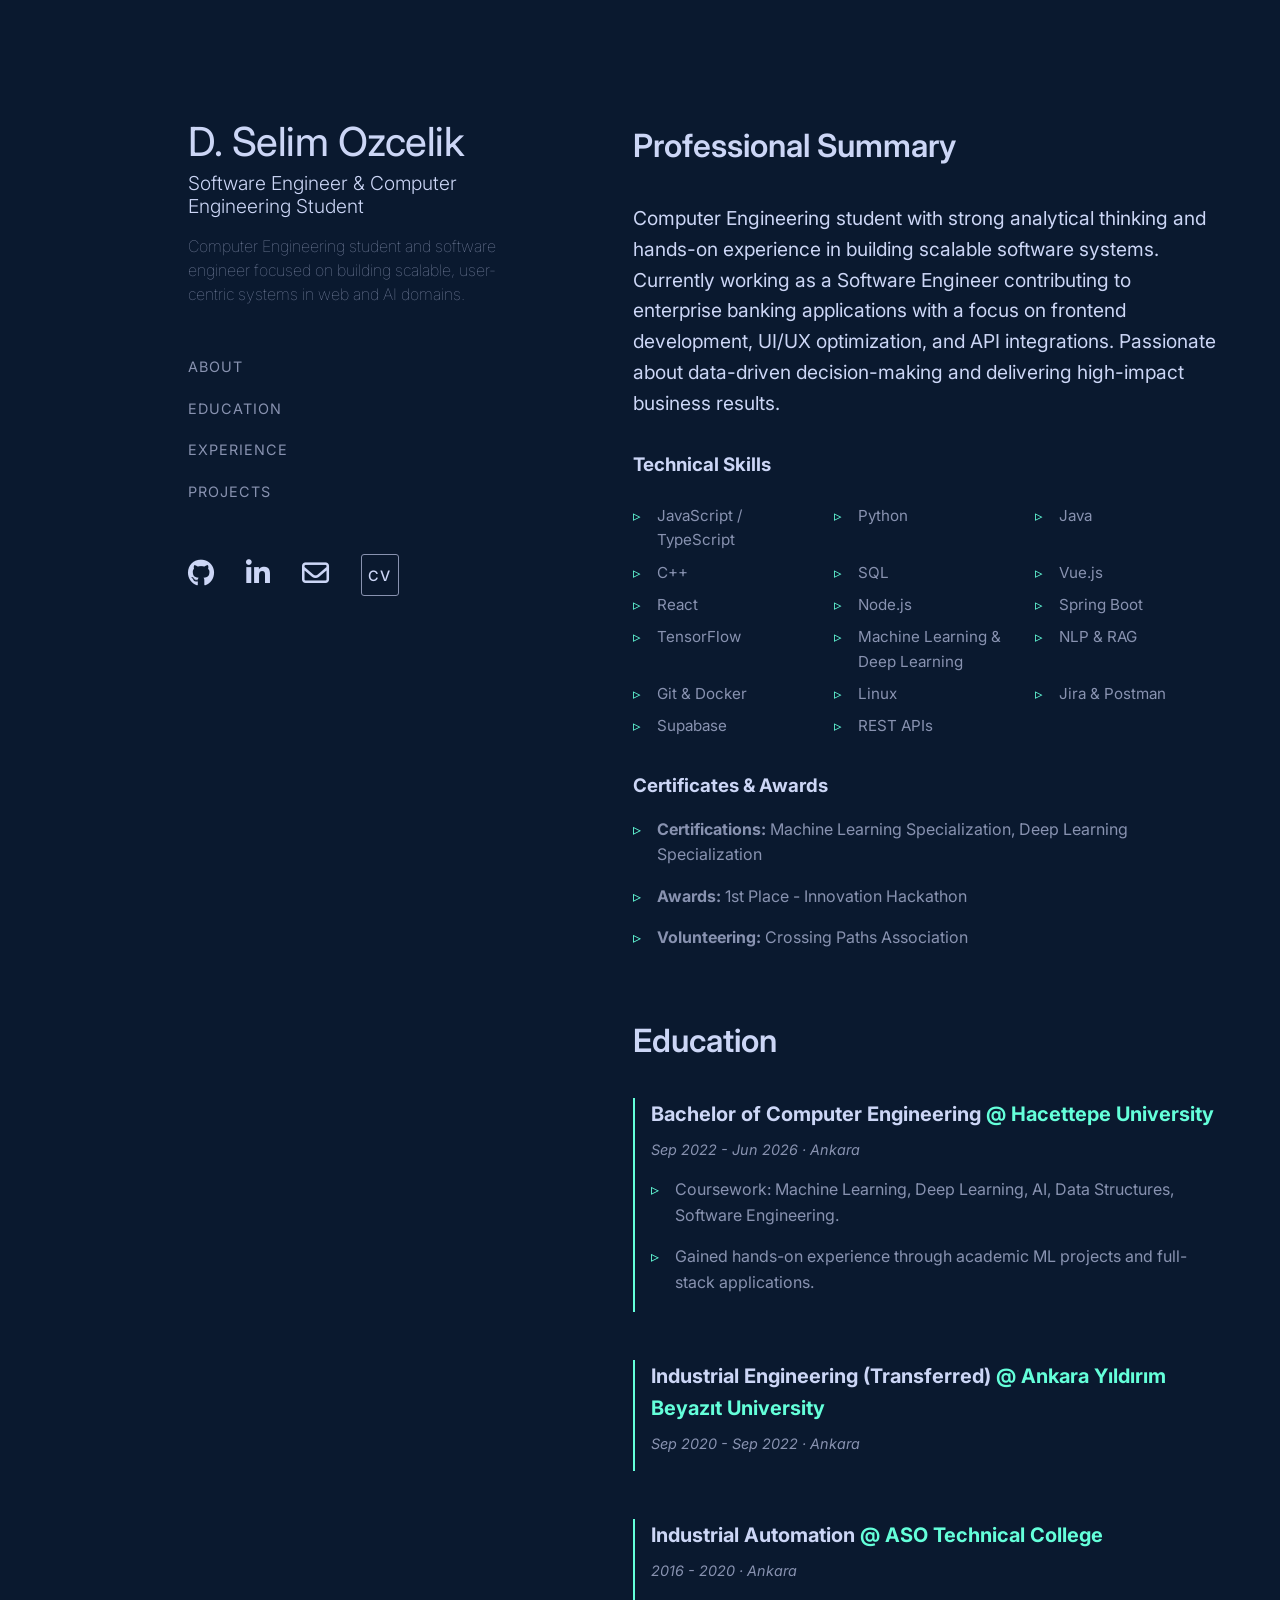
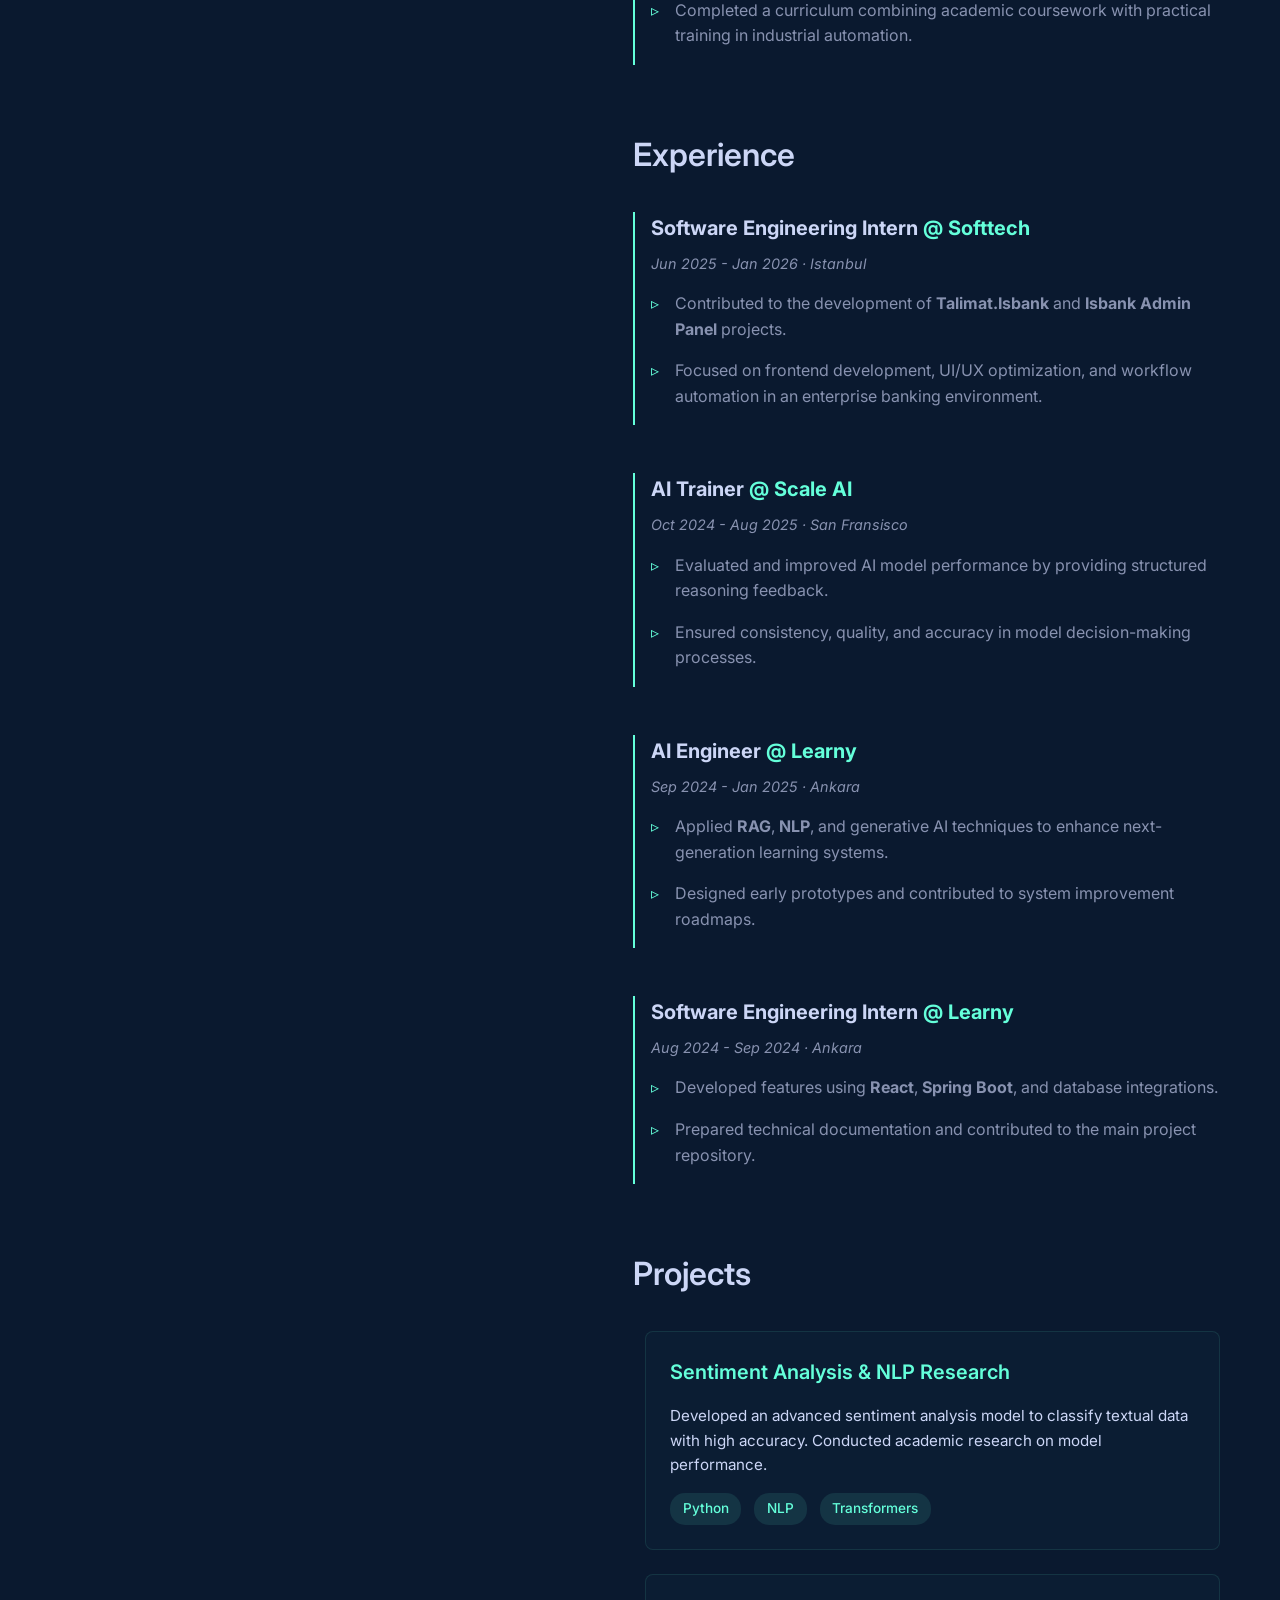
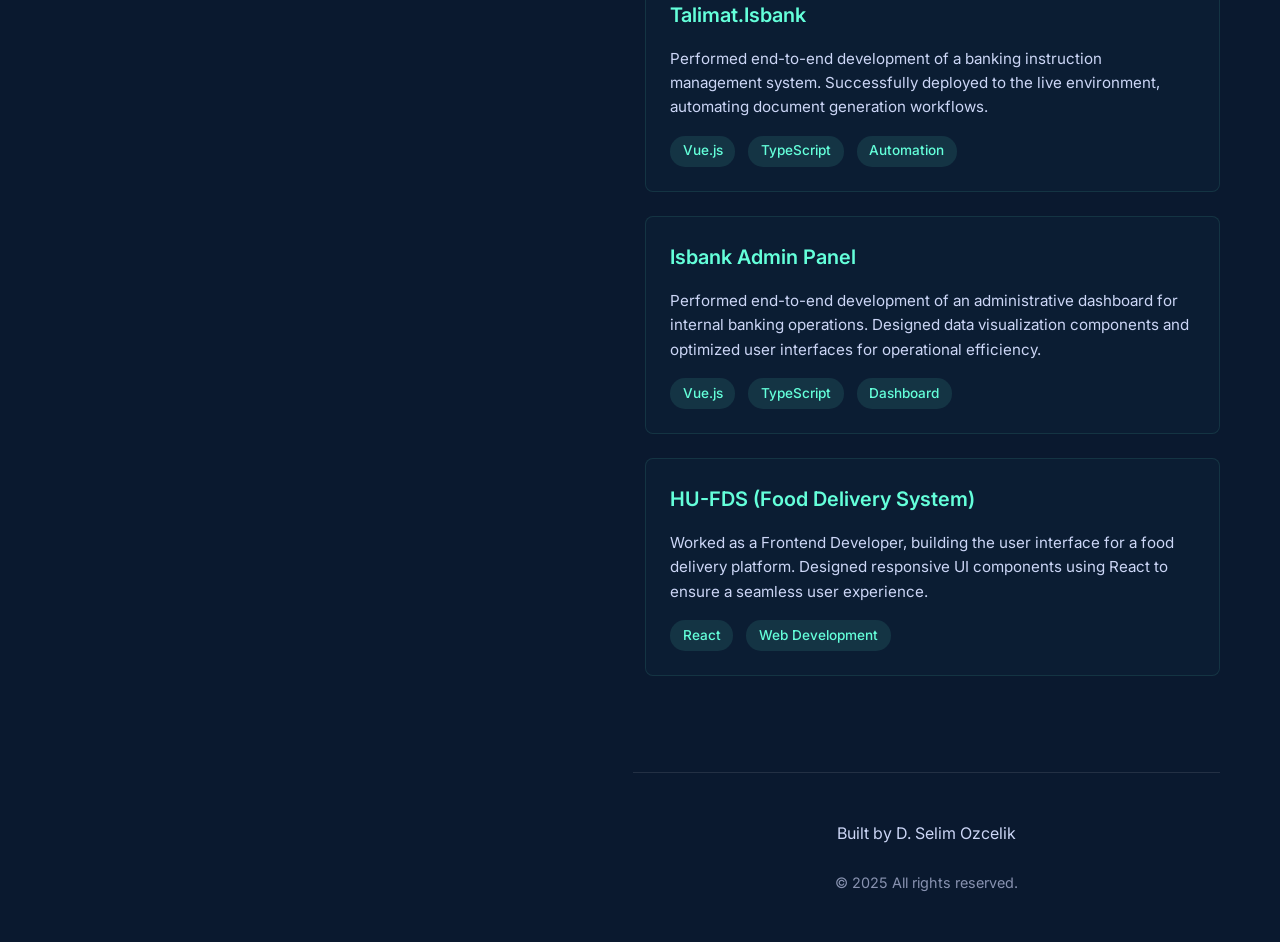
==== commit 423bcbf7: "Update CV and content" ====
--- a/index.html
+++ b/index.html
@@ -22,6 +22,7 @@
             <nav class="sidebar-nav">
                 <ul class="nav-links">
                     <li><a href="#about">About</a></li>
+                    <li><a href="#education">Education</a></li>
                     <li><a href="#experience">Experience</a></li>
                     <li><a href="#projects">Projects</a></li>
                 </ul>
@@ -46,20 +47,16 @@
         <main>
             <section id="about" class="section about-section">
                 <div class="about-content">
+                    <h2 class="section-title">Professional Summary</h2>
                     <p class="intro-text">
                         Computer Engineering student with strong analytical thinking and hands-on experience in building
-                        scalable software systems. Currently contributing to enterprise banking applications with a
-                        focus on frontend development, UI/UX optimization, and API integrations.
+                        scalable software systems. Currently working as a Software Engineer contributing to enterprise
+                        banking applications with a focus on frontend development, UI/UX optimization, and API
+                        integrations. Passionate about data-driven decision-making and delivering high-impact business
+                        results.
                     </p>
-                    <p class="description">
-                        I enjoy combining data-driven decision-making with clean engineering practices to deliver
-                        high-impact business results. Recently, I have worked as a Software Engineering Intern at
-                        Softtech, AI Trainer at Scale AI, and AI Engineer at Learny, focusing on modern web technologies
-                        and AI-powered solutions.
-                    </p>
-                    <p class="tech-stack">
-                        Here are some of the technologies and tools I work with:
-                    </p>
+
+                    <h3 style="color: var(--text-primary); margin-top: 2rem; margin-bottom: 1rem;">Technical Skills</h3>
                     <ul class="skills-list">
                         <li>JavaScript / TypeScript</li>
                         <li>Python</li>
@@ -79,56 +76,37 @@
                         <li>Supabase</li>
                         <li>REST APIs</li>
                     </ul>
-                </div>
-            </section>
-
-            <section id="experience" class="section experience-section">
+
+                    <h3 style="color: var(--text-primary); margin-top: 2rem; margin-bottom: 1rem;">Certificates & Awards
+                    </h3>
+                    <ul class="job-description">
+                        <li><strong>Certifications:</strong> Machine Learning Specialization, Deep Learning
+                            Specialization</li>
+                        <li><strong>Awards:</strong> 1st Place - Innovation Hackathon</li>
+                        <li><strong>Volunteering:</strong> Crossing Paths Association</li>
+                    </ul>
+                </div>
+            </section>
+
+            <section id="education" class="section experience-section">
+                <h2 class="section-title">Education</h2>
                 <div class="experience-content">
                     <div class="job">
-                        <h3 class="job-title">Software Engineering Intern <span class="company">@ Softtech</span></h3>
-                        <p class="job-duration">June 2025 - January 2026 · Istanbul</p>
-                        <ul class="job-description">
-                            <li>Contributed to the development of <strong>Talimat.Isbank</strong> and <strong>Isbank
-                                    Admin Panel</strong> projects in an enterprise banking environment.</li>
-                            <li>Focused on frontend development, UI/UX optimization, and workflow automation to
-                                streamline internal operations and document generation.</li>
-                        </ul>
-                    </div>
-
-
-                    <div class="job">
-                        <h3 class="job-title">AI Trainer <span class="company">@ Scale AI</span></h3>
-                        <p class="job-duration">October 2024 - August 2025 · San Fransisco</p>
-                        <ul class="job-description">
-                            <li>Evaluated and improved AI model performance by providing structured reasoning and
-                                feedback.</li>
-                            <li>Ensured consistency, quality, and accuracy in model decision-making processes across
-                                diverse tasks.</li>
-                        </ul>
-                    </div>
-
-                    <div class="job">
-                        <h3 class="job-title">AI Engineer & Software Engineering Intern <span class="company">@
-                                Learny</span></h3>
-                        <p class="job-duration">August 2024 - January 2025 · Ankara</p>
-                        <ul class="job-description">
-                            <li>Applied <strong>RAG</strong>, <strong>NLP</strong>, and generative AI techniques to
-                                enhance next-generation learning platforms.</li>
-                            <li>Developed features using <strong>React</strong>, <strong>Spring Boot</strong>, and
-                                database integrations, and contributed to technical documentation.</li>
-                        </ul>
-                    </div>
-
-                    <div class="job">
-                        <h3 class="job-title">Computer Engineering Student <span class="company">@ Hacettepe
+                        <h3 class="job-title">Bachelor of Computer Engineering <span class="company">@ Hacettepe
                                 University</span></h3>
-                        <p class="job-duration">September 2022 - June 2026 · Ankara</p>
-                        <ul class="job-description">
-                            <li>Bachelor of Computer Engineering with coursework in Machine Learning, Deep Learning,
-                                Artificial Intelligence, Data Structures, and Software Engineering.</li>
+                        <p class="job-duration">Sep 2022 - Jun 2026 · Ankara</p>
+                        <ul class="job-description">
+                            <li>Coursework: Machine Learning, Deep Learning, AI, Data Structures, Software Engineering.
+                            </li>
                             <li>Gained hands-on experience through academic ML projects and full-stack applications.
                             </li>
                         </ul>
+                    </div>
+
+                    <div class="job">
+                        <h3 class="job-title">Industrial Engineering (Transferred) <span class="company">@ Ankara
+                                Yıldırım Beyazıt University</span></h3>
+                        <p class="job-duration">Sep 2020 - Sep 2022 · Ankara</p>
                     </div>
 
                     <div class="job">
@@ -143,50 +121,98 @@
                 </div>
             </section>
 
+            <section id="experience" class="section experience-section">
+                <h2 class="section-title">Experience</h2>
+                <div class="experience-content">
+                    <div class="job">
+                        <h3 class="job-title">Software Engineering Intern <span class="company">@ Softtech</span></h3>
+                        <p class="job-duration">Jun 2025 - Jan 2026 · Istanbul</p>
+                        <ul class="job-description">
+                            <li>Contributed to the development of <strong>Talimat.Isbank</strong> and <strong>Isbank
+                                    Admin Panel</strong> projects.</li>
+                            <li>Focused on frontend development, UI/UX optimization, and workflow automation in an
+                                enterprise banking environment.</li>
+                        </ul>
+                    </div>
+
+                    <div class="job">
+                        <h3 class="job-title">AI Trainer <span class="company">@ Scale AI</span></h3>
+                        <p class="job-duration">Oct 2024 - Aug 2025 · San Fransisco</p>
+                        <ul class="job-description">
+                            <li>Evaluated and improved AI model performance by providing structured reasoning feedback.
+                            </li>
+                            <li>Ensured consistency, quality, and accuracy in model decision-making processes.</li>
+                        </ul>
+                    </div>
+
+                    <div class="job">
+                        <h3 class="job-title">AI Engineer <span class="company">@ Learny</span></h3>
+                        <p class="job-duration">Sep 2024 - Jan 2025 · Ankara</p>
+                        <ul class="job-description">
+                            <li>Applied <strong>RAG</strong>, <strong>NLP</strong>, and generative AI techniques to
+                                enhance next-generation learning systems.</li>
+                            <li>Designed early prototypes and contributed to system improvement roadmaps.</li>
+                        </ul>
+                    </div>
+
+                    <div class="job">
+                        <h3 class="job-title">Software Engineering Intern <span class="company">@ Learny</span></h3>
+                        <p class="job-duration">Aug 2024 - Sep 2024 · Ankara</p>
+                        <ul class="job-description">
+                            <li>Developed features using <strong>React</strong>, <strong>Spring Boot</strong>, and
+                                database integrations.</li>
+                            <li>Prepared technical documentation and contributed to the main project repository.</li>
+                        </ul>
+                    </div>
+                </div>
+            </section>
+
             <section id="projects" class="section projects-section">
+                <h2 class="section-title">Projects</h2>
                 <div class="projects">
-                    <a href="#" class="project-card">
+                    <div class="project-card">
+                        <h3>Sentiment Analysis & NLP Research</h3>
+                        <p>Developed an advanced sentiment analysis model to classify textual data with high accuracy.
+                            Conducted academic research on model performance.</p>
+                        <div class="project-tech-stack">
+                            <span>Python</span>
+                            <span>NLP</span>
+                            <span>Transformers</span>
+                        </div>
+                    </div>
+
+                    <div class="project-card">
                         <h3>Talimat.Isbank</h3>
-                        <p>End-to-end development of a banking instruction management system, automating document
-                            generation workflows and integrating with internal banking services.</p>
+                        <p>Performed end-to-end development of a banking instruction management system. Successfully
+                            deployed to the live environment, automating document generation workflows.</p>
                         <div class="project-tech-stack">
                             <span>Vue.js</span>
                             <span>TypeScript</span>
                             <span>Automation</span>
                         </div>
-                    </a>
-
-                    <a href="#" class="project-card">
+                    </div>
+
+                    <div class="project-card">
                         <h3>Isbank Admin Panel</h3>
-                        <p>Administrative dashboard developed for internal banking operations, with data visualization
-                            components and optimized user interfaces for operational efficiency.</p>
+                        <p>Performed end-to-end development of an administrative dashboard for internal banking
+                            operations. Designed data visualization components and optimized user interfaces for
+                            operational efficiency.</p>
                         <div class="project-tech-stack">
                             <span>Vue.js</span>
                             <span>TypeScript</span>
                             <span>Dashboard</span>
                         </div>
-                    </a>
-
-                    <a href="#" class="project-card">
+                    </div>
+
+                    <div class="project-card">
                         <h3>HU-FDS (Food Delivery System)</h3>
-                        <p>Frontend development of a food delivery platform, focusing on responsive UI components and
-                            smooth user experience for browsing and ordering.</p>
+                        <p>Worked as a Frontend Developer, building the user interface for a food delivery platform.
+                            Designed responsive UI components using React to ensure a seamless user experience.</p>
                         <div class="project-tech-stack">
                             <span>React</span>
                             <span>Web Development</span>
                         </div>
-                    </a>
-
-                    <a href="https://github.com/dselimozcelik/task-manager" target="_blank" class="project-card">
-                        <h3>Full-Stack Task Management App</h3>
-                        <p>A full-stack task management application that enables users to track and organize daily
-                            activities with features like task CRUD operations and prioritization.</p>
-                        <div class="project-tech-stack">
-                            <span>React</span>
-                            <span>Node.js</span>
-                            <span>SQL</span>
-                        </div>
-                    </a>
+                    </div>
                 </div>
             </section>
         </main>
